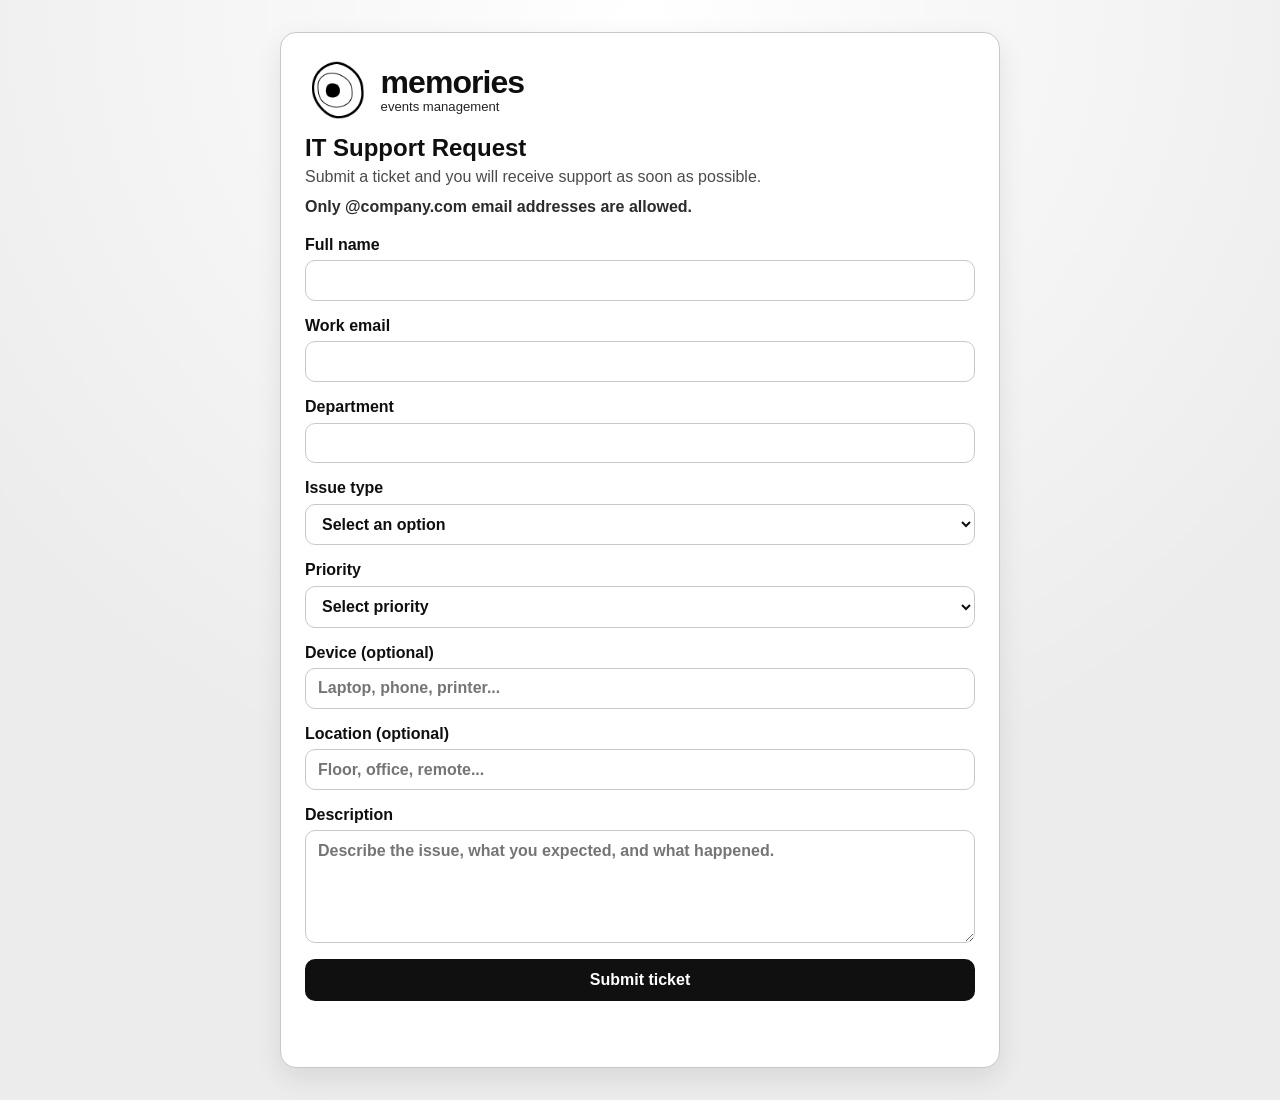
==== public/index.html @ e67ac6b6 "Build IT support UI and add Supabase-ready storage" ====
<!doctype html>
<html lang="en">
  <head>
    <meta charset="UTF-8" />
    <meta name="viewport" content="width=device-width, initial-scale=1.0" />
    <title>IT Support Ticket</title>
    <link rel="stylesheet" href="./styles.css" />
  </head>
  <body>
    <main class="container">
      <section class="card">
        <div class="brand" aria-label="Memories Events Management">
          <img class="brand-mark" src="./logo4.png" alt="" aria-hidden="true" />
          <div class="brand-text">
            <strong>memories</strong>
            <span>events management</span>
          </div>
        </div>

        <h1>IT Support Request</h1>
        <p class="muted">
          Submit a ticket and you will receive support as soon as possible.
        </p>
        <p id="domain-note" class="note">Loading allowed email domain...</p>

        <form id="ticket-form">
          <label>
            Full name
            <input type="text" name="name" required />
          </label>

          <label>
            Work email
            <input type="email" name="email" id="email-input" required />
          </label>

          <label>
            Department
            <input type="text" name="department" required />
          </label>

          <label>
            Issue type
            <select name="issueType" required>
              <option value="">Select an option</option>
              <option value="access">Account access</option>
              <option value="hardware">Hardware issue</option>
              <option value="software">Software issue</option>
              <option value="network">Network issue</option>
              <option value="other">Other</option>
            </select>
          </label>

          <label>
            Priority
            <select name="priority" required>
              <option value="">Select priority</option>
              <option value="low">Low</option>
              <option value="medium">Medium</option>
              <option value="high">High</option>
              <option value="critical">Critical</option>
            </select>
          </label>

          <label>
            Device (optional)
            <input type="text" name="device" placeholder="Laptop, phone, printer..." />
          </label>

          <label>
            Location (optional)
            <input type="text" name="location" placeholder="Floor, office, remote..." />
          </label>

          <label>
            Description
            <textarea
              name="description"
              rows="5"
              required
              placeholder="Describe the issue, what you expected, and what happened."
            ></textarea>
          </label>

          <button type="submit">Submit ticket</button>
          <p id="form-message" class="message" aria-live="polite"></p>
        </form>
      </section>
    </main>

    <script src="./app.js"></script>
  </body>
</html>
---- public/styles.css ----
:root {
  --bg: #ececec;
  --card: #ffffff;
  --text: #0f0f0f;
  --muted: #4b4b4b;
  --accent: #101010;
  --accent-hover: #2a2a2a;
  --border: #c8c8c8;
  --ok: #1f1f1f;
  --error: #1f1f1f;
}

* {
  box-sizing: border-box;
}

body {
  margin: 0;
  font-family: "Avenir Next", "Segoe UI", Tahoma, sans-serif;
  color: var(--text);
  background: radial-gradient(circle at top, #ffffff 0%, var(--bg) 65%);
}

.container {
  min-height: 100vh;
  display: grid;
  place-items: center;
  padding: 2rem 1rem;
}

.card {
  width: min(720px, 100%);
  background: var(--card);
  border: 1px solid var(--border);
  border-radius: 16px;
  padding: 1.5rem 1.5rem 1.75rem;
  box-shadow: 0 10px 28px rgba(0, 0, 0, 0.09);
}

.brand {
  display: inline-flex;
  align-items: center;
  gap: 0.6rem;
  margin-bottom: 0.7rem;
}

.brand-mark {
  width: 66px;
  height: 66px;
  object-fit: contain;
  display: block;
}

.brand-text {
  display: grid;
  line-height: 1;
}

.brand-text strong {
  font-size: 2rem;
  font-weight: 800;
  letter-spacing: -0.03em;
}

.brand-text span {
  font-size: 0.82rem;
  font-weight: 500;
  margin-top: 0.12rem;
  color: #232323;
}

h1 {
  margin: 0 0 0.35rem;
}

.muted {
  margin: 0;
  color: var(--muted);
}

.note {
  margin: 0.75rem 0 1.25rem;
  color: #2b2b2b;
  font-weight: 600;
}

form {
  display: grid;
  gap: 1rem;
}

label {
  display: grid;
  gap: 0.4rem;
  font-weight: 600;
}

input,
select,
textarea {
  width: 100%;
  font: inherit;
  color: inherit;
  padding: 0.65rem 0.75rem;
  border: 1px solid var(--border);
  border-radius: 10px;
  background: #fff;
}

input:focus,
select:focus,
textarea:focus {
  outline: 2px solid #d9d9d9;
  border-color: #8a8a8a;
}

button {
  font: inherit;
  font-weight: 700;
  border: 0;
  border-radius: 10px;
  padding: 0.75rem 1rem;
  background: var(--accent);
  color: #fff;
  cursor: pointer;
  transition: background-color 0.2s ease;
}

button:hover {
  background: var(--accent-hover);
}

.message {
  min-height: 1.35rem;
  margin: 0;
  font-weight: 600;
}

.message.ok {
  color: var(--ok);
}

.message.error {
  color: var(--error);
}

@media (max-width: 640px) {
  .brand-text strong {
    font-size: 1.6rem;
  }

  .brand-mark {
    width: 54px;
    height: 54px;
  }
}
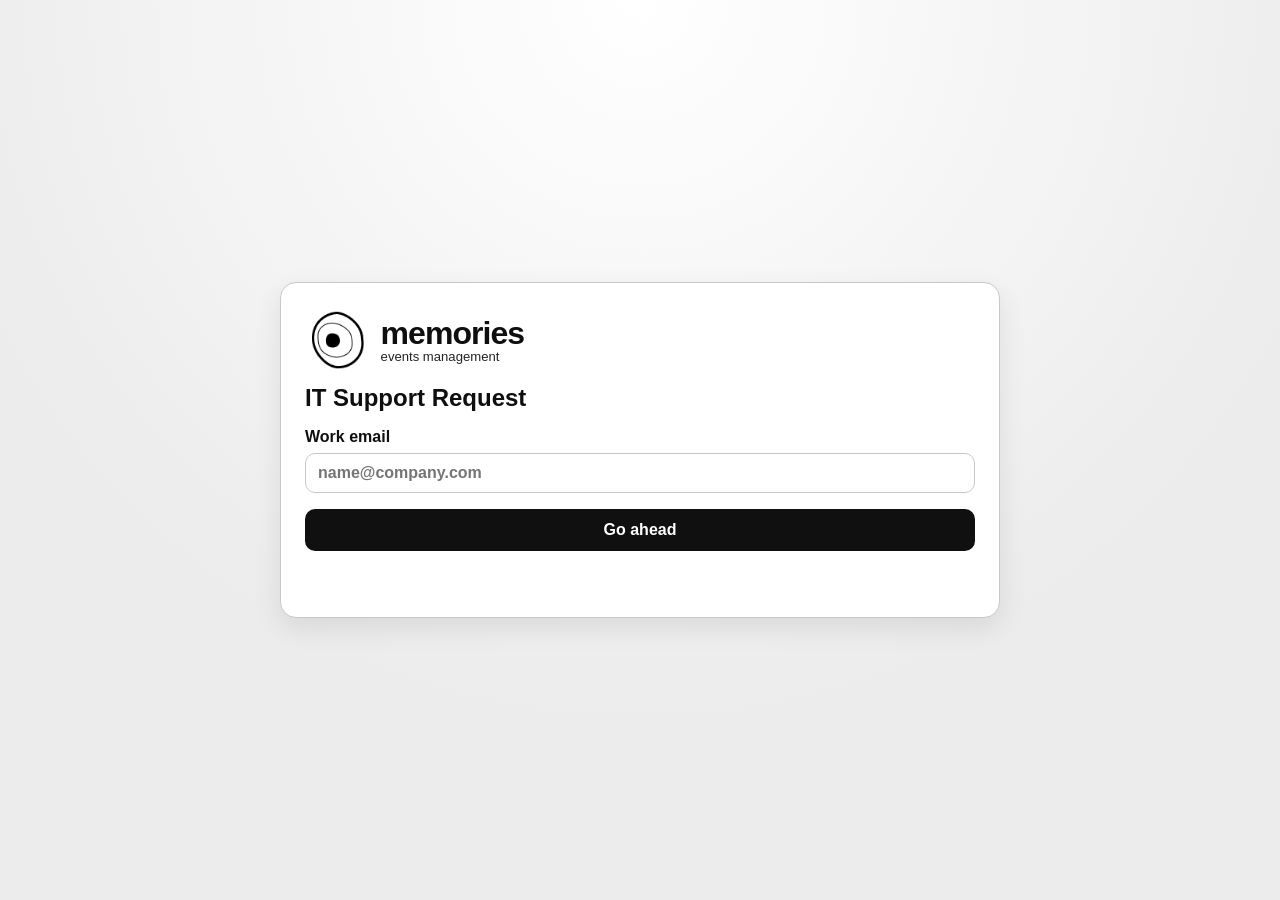
==== commit 4712b838: "Enhance ticketing workflow and admin dashboard" ====
--- a/public/index.html
+++ b/public/index.html
@@ -18,20 +18,33 @@
         </div>
 
         <h1>IT Support Request</h1>
-        <p class="muted">
-          Submit a ticket and you will receive support as soon as possible.
-        </p>
-        <p id="domain-note" class="note">Loading allowed email domain...</p>
+        <!-- <p class="muted">
+          First verify your work email, then submit your IT support request.
+        </p> -->
+        <form id="identity-form" class="identity-form">
+          <label>
+            Work email
+            <input type="email" name="email" id="identity-email-input" required />
+          </label>
 
-        <form id="ticket-form">
+          <button type="submit">Go ahead</button>
+          <p id="identity-message" class="message" aria-live="polite"></p>
+        </form>
+
+        <div id="verified-panel" class="verified-panel hidden">
+          <strong id="verified-greeting"></strong>
+          <button type="button" id="change-email-button" class="secondary-button">Change email</button>
+        </div>
+
+        <form id="ticket-form" class="hidden">
           <label>
             Full name
             <input type="text" name="name" required />
           </label>
 
           <label>
-            Work email
-            <input type="email" name="email" id="email-input" required />
+            Verified work email
+            <input type="email" name="email" id="email-input" required readonly />
           </label>
 
           <label>
--- a/public/styles.css
+++ b/public/styles.css
@@ -89,6 +89,10 @@
   gap: 1rem;
 }
 
+.hidden {
+  display: none !important;
+}
+
 label {
   display: grid;
   gap: 0.4rem;
@@ -130,6 +134,43 @@
   background: var(--accent-hover);
 }
 
+.secondary-button {
+  background: transparent;
+  color: var(--accent);
+  border: 1px solid var(--border);
+}
+
+.secondary-button:hover {
+  background: #f2f2f2;
+}
+
+.identity-form {
+  margin-top: 1rem;
+}
+
+.verified-panel {
+  display: flex;
+  align-items: center;
+  justify-content: space-between;
+  gap: 0.75rem;
+  margin: 1rem 0;
+  padding: 0.8rem;
+  border: 1px solid var(--border);
+  border-radius: 12px;
+  background: #f6f6f6;
+}
+
+.verified-panel span {
+  color: var(--muted);
+  font-size: 0.9rem;
+  font-weight: 600;
+}
+
+.verified-panel strong {
+  margin-right: auto;
+  overflow-wrap: anywhere;
+}
+
 .message {
   min-height: 1.35rem;
   margin: 0;
@@ -144,6 +185,351 @@
   color: var(--error);
 }
 
+.admin-shell {
+  width: min(1180px, 100%);
+  margin: 0 auto;
+  padding: 2rem 1rem 3rem;
+}
+
+.admin-hero,
+.admin-card,
+.admin-toolbar,
+.filters-card,
+.ticket-table,
+.empty-state {
+  background: var(--card);
+  border: 1px solid var(--border);
+  border-radius: 16px;
+  box-shadow: 0 10px 28px rgba(0, 0, 0, 0.07);
+}
+
+.admin-hero {
+  display: grid;
+  grid-template-columns: auto 1fr auto;
+  align-items: center;
+  gap: 1.25rem;
+  margin-bottom: 1rem;
+  padding: 1.25rem;
+}
+
+.eyebrow {
+  margin: 0 0 0.25rem;
+  color: var(--muted);
+  font-size: 0.78rem;
+  font-weight: 800;
+  letter-spacing: 0.12em;
+  text-transform: uppercase;
+}
+
+.admin-link {
+  color: var(--accent);
+  font-weight: 800;
+  text-decoration: none;
+}
+
+.admin-link:hover {
+  text-decoration: underline;
+}
+
+.admin-card {
+  padding: 1.25rem;
+}
+
+.admin-card h2,
+.admin-toolbar h2 {
+  margin: 0 0 0.35rem;
+}
+
+.admin-auth-form {
+  margin-top: 1rem;
+}
+
+.admin-toolbar {
+  display: flex;
+  align-items: center;
+  justify-content: space-between;
+  gap: 1rem;
+  margin-bottom: 1rem;
+  padding: 1.25rem;
+}
+
+.admin-actions {
+  display: flex;
+  flex-wrap: wrap;
+  gap: 0.75rem;
+}
+
+.stats-grid {
+  display: grid;
+  grid-template-columns: repeat(3, 1fr);
+  gap: 1rem;
+  margin-bottom: 1rem;
+}
+
+.stat-card {
+  padding: 1rem;
+  border: 1px solid var(--border);
+  border-radius: 14px;
+  background: linear-gradient(135deg, #ffffff, #f5f5f5);
+}
+
+.stat-card span {
+  color: var(--muted);
+  font-size: 0.86rem;
+  font-weight: 700;
+}
+
+.stat-card strong {
+  display: block;
+  margin-top: 0.35rem;
+  font-size: 2rem;
+  line-height: 1;
+}
+
+.filters-card {
+  display: grid;
+  grid-template-columns: 2fr 1fr;
+  gap: 1rem;
+  margin-bottom: 1rem;
+  padding: 1rem;
+}
+
+.status-tabs {
+  display: grid;
+  grid-template-columns: repeat(4, minmax(140px, 1fr));
+  gap: 1rem;
+  margin-top: 1rem;
+  margin-bottom: 1rem;
+}
+
+.status-tab {
+  display: flex;
+  align-items: center;
+  justify-content: space-between;
+  gap: 0.75rem;
+  border: 1px solid var(--border);
+  border-radius: 14px;
+  padding: 0.85rem 1rem;
+  background: #fff;
+  color: var(--text);
+}
+
+.status-tab:hover,
+.status-tab.active {
+  background: #111;
+  color: #fff;
+}
+
+.status-tab strong {
+  min-width: 2rem;
+  border-radius: 999px;
+  padding: 0.15rem 0.5rem;
+  background: #efefef;
+  color: var(--text);
+  text-align: center;
+}
+
+.tickets-list {
+  display: grid;
+  gap: 1rem;
+  margin-top: 1rem;
+}
+
+.ticket-table {
+  overflow: hidden;
+}
+
+.ticket-table-header {
+  display: grid;
+  grid-template-columns: minmax(220px, 1.5fr) minmax(120px, 0.8fr) minmax(150px, 0.9fr) minmax(95px, 0.55fr) minmax(150px, 0.75fr);
+  gap: 1rem;
+  padding: 0.75rem 1rem;
+  border-bottom: 1px solid var(--border);
+  background: #f5f5f5;
+  color: var(--muted);
+  font-size: 0.78rem;
+  font-weight: 800;
+  letter-spacing: 0.08em;
+  text-transform: uppercase;
+}
+
+.ticket-rows {
+  display: grid;
+}
+
+.ticket-row {
+  display: grid;
+  grid-template-columns: minmax(220px, 1.5fr) minmax(120px, 0.8fr) minmax(150px, 0.9fr) minmax(95px, 0.55fr) minmax(150px, 0.75fr);
+  align-items: center;
+  gap: 1rem;
+  width: 100%;
+  border: 0;
+  border-bottom: 1px solid var(--border);
+  border-radius: 0;
+  padding: 0.85rem 1rem;
+  background: #fff;
+  color: var(--text);
+  text-align: left;
+  cursor: pointer;
+}
+
+.ticket-row:last-child {
+  border-bottom: 0;
+}
+
+.ticket-row:hover {
+  background: #f7f7f7;
+}
+
+.ticket-row-main {
+  display: grid;
+  gap: 0.2rem;
+}
+
+.ticket-row-main span,
+.ticket-row-issue,
+.ticket-row-date {
+  color: var(--muted);
+  font-size: 0.9rem;
+}
+
+.ticket-row-issue::before {
+  content: "";
+  color: var(--text);
+  font-weight: 800;
+}
+
+.ticket-row-date::before {
+  content: "";
+  color: var(--text);
+  font-weight: 800;
+}
+
+.ticket-row-status {
+  width: 100%;
+  min-width: 0;
+  padding: 0.45rem 0.55rem;
+  border-radius: 8px;
+}
+
+.ticket-badges {
+  display: flex;
+  flex-wrap: wrap;
+  justify-content: flex-end;
+  gap: 0.45rem;
+}
+
+.badge {
+  display: inline-flex;
+  align-items: center;
+  border: 1px solid var(--border);
+  border-radius: 999px;
+  padding: 0.25rem 0.55rem;
+  background: #f4f4f4;
+  font-size: 0.78rem;
+  font-weight: 800;
+}
+
+.priority-high,
+.priority-critical {
+  background: #111;
+  color: #fff;
+}
+
+.priority-medium {
+  background: #e8e8e8;
+}
+
+.status-resolved,
+.status-closed {
+  background: #efefef;
+  color: var(--muted);
+}
+
+.status-empty {
+  margin: 0;
+  padding: 0.9rem 1rem;
+  color: var(--muted);
+  font-weight: 700;
+}
+
+.ticket-row-status:disabled {
+  cursor: progress;
+  opacity: 0.7;
+}
+
+.ticket-description {
+  margin: 1rem 0;
+  line-height: 1.5;
+}
+
+.ticket-details {
+  display: grid;
+  grid-template-columns: repeat(2, minmax(0, 1fr));
+  gap: 0.75rem 1rem;
+  margin: 0;
+}
+
+.ticket-details dt {
+  color: var(--muted);
+  font-size: 0.78rem;
+  font-weight: 800;
+  text-transform: uppercase;
+}
+
+.ticket-details dd {
+  margin: 0.2rem 0 0;
+  overflow-wrap: anywhere;
+}
+
+.empty-state {
+  padding: 1.25rem;
+  color: var(--muted);
+  font-weight: 700;
+  text-align: center;
+}
+
+.modal-backdrop {
+  position: fixed;
+  inset: 0;
+  z-index: 20;
+  display: grid;
+  place-items: center;
+  padding: 1rem;
+  background: rgba(0, 0, 0, 0.45);
+}
+
+.ticket-modal {
+  position: relative;
+  width: min(720px, 100%);
+  max-height: min(780px, 90vh);
+  overflow: auto;
+  border: 1px solid var(--border);
+  border-radius: 18px;
+  padding: 1.35rem;
+  background: #fff;
+  box-shadow: 0 24px 80px rgba(0, 0, 0, 0.25);
+}
+
+.ticket-modal h2 {
+  margin: 0 0 0.35rem;
+}
+
+.modal-close {
+  position: absolute;
+  top: 1rem;
+  right: 1rem;
+  width: auto;
+  padding: 0.45rem 0.7rem;
+  background: transparent;
+  color: var(--accent);
+  border: 1px solid var(--border);
+}
+
+.modal-close:hover {
+  background: #f2f2f2;
+}
+
 @media (max-width: 640px) {
   .brand-text strong {
     font-size: 1.6rem;
@@ -153,4 +539,47 @@
     width: 54px;
     height: 54px;
   }
-}
+
+  .verified-panel {
+    align-items: stretch;
+    flex-direction: column;
+  }
+
+  .admin-hero,
+  .admin-toolbar {
+    align-items: stretch;
+    flex-direction: column;
+    display: flex;
+  }
+
+  .stats-grid,
+  .filters-card,
+  .ticket-details {
+    grid-template-columns: 1fr;
+  }
+
+  .status-tabs {
+    grid-template-columns: 1fr 1fr;
+  }
+
+  .admin-actions {
+    display: grid;
+  }
+
+  .ticket-table-header {
+    display: none;
+  }
+
+  .ticket-row {
+    grid-template-columns: 1fr;
+    gap: 0.55rem;
+  }
+
+  .ticket-row-issue::before {
+    content: "Issue: ";
+  }
+
+  .ticket-row-date::before {
+    content: "Created: ";
+  }
+}
